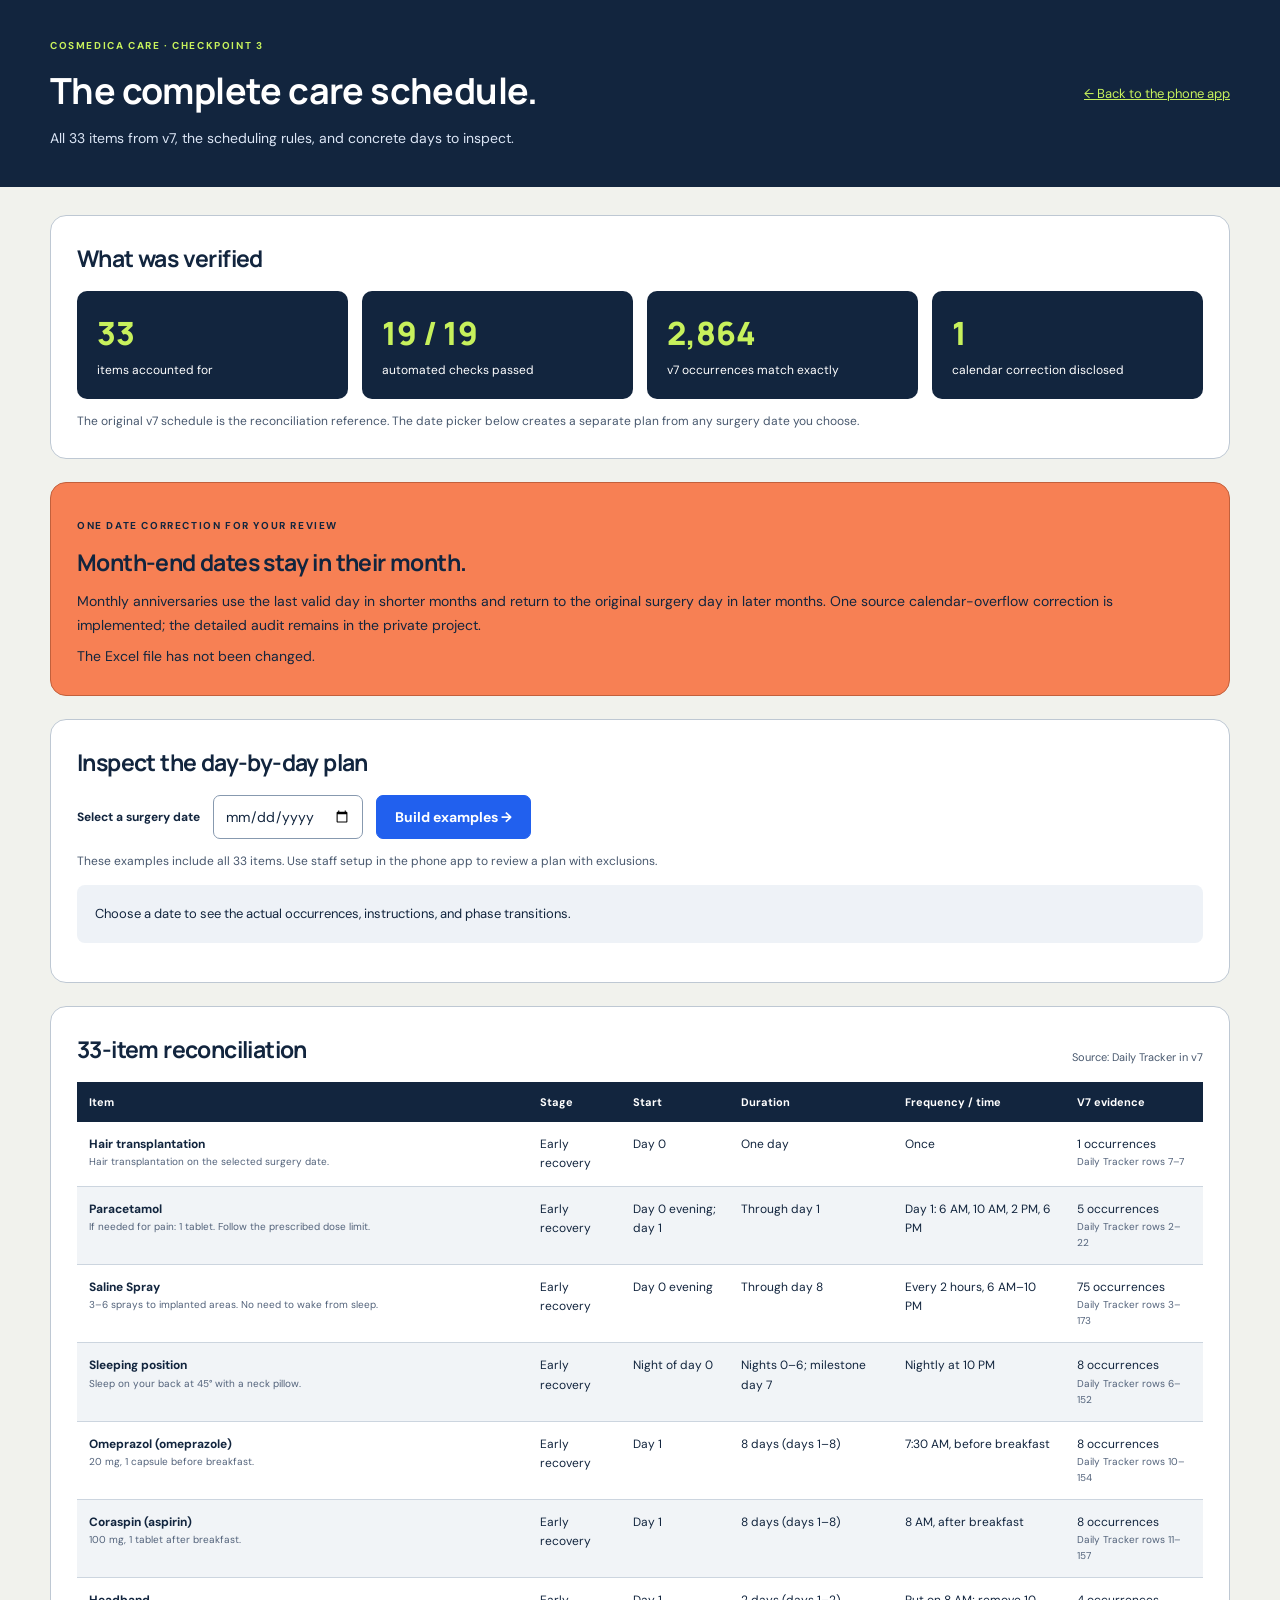
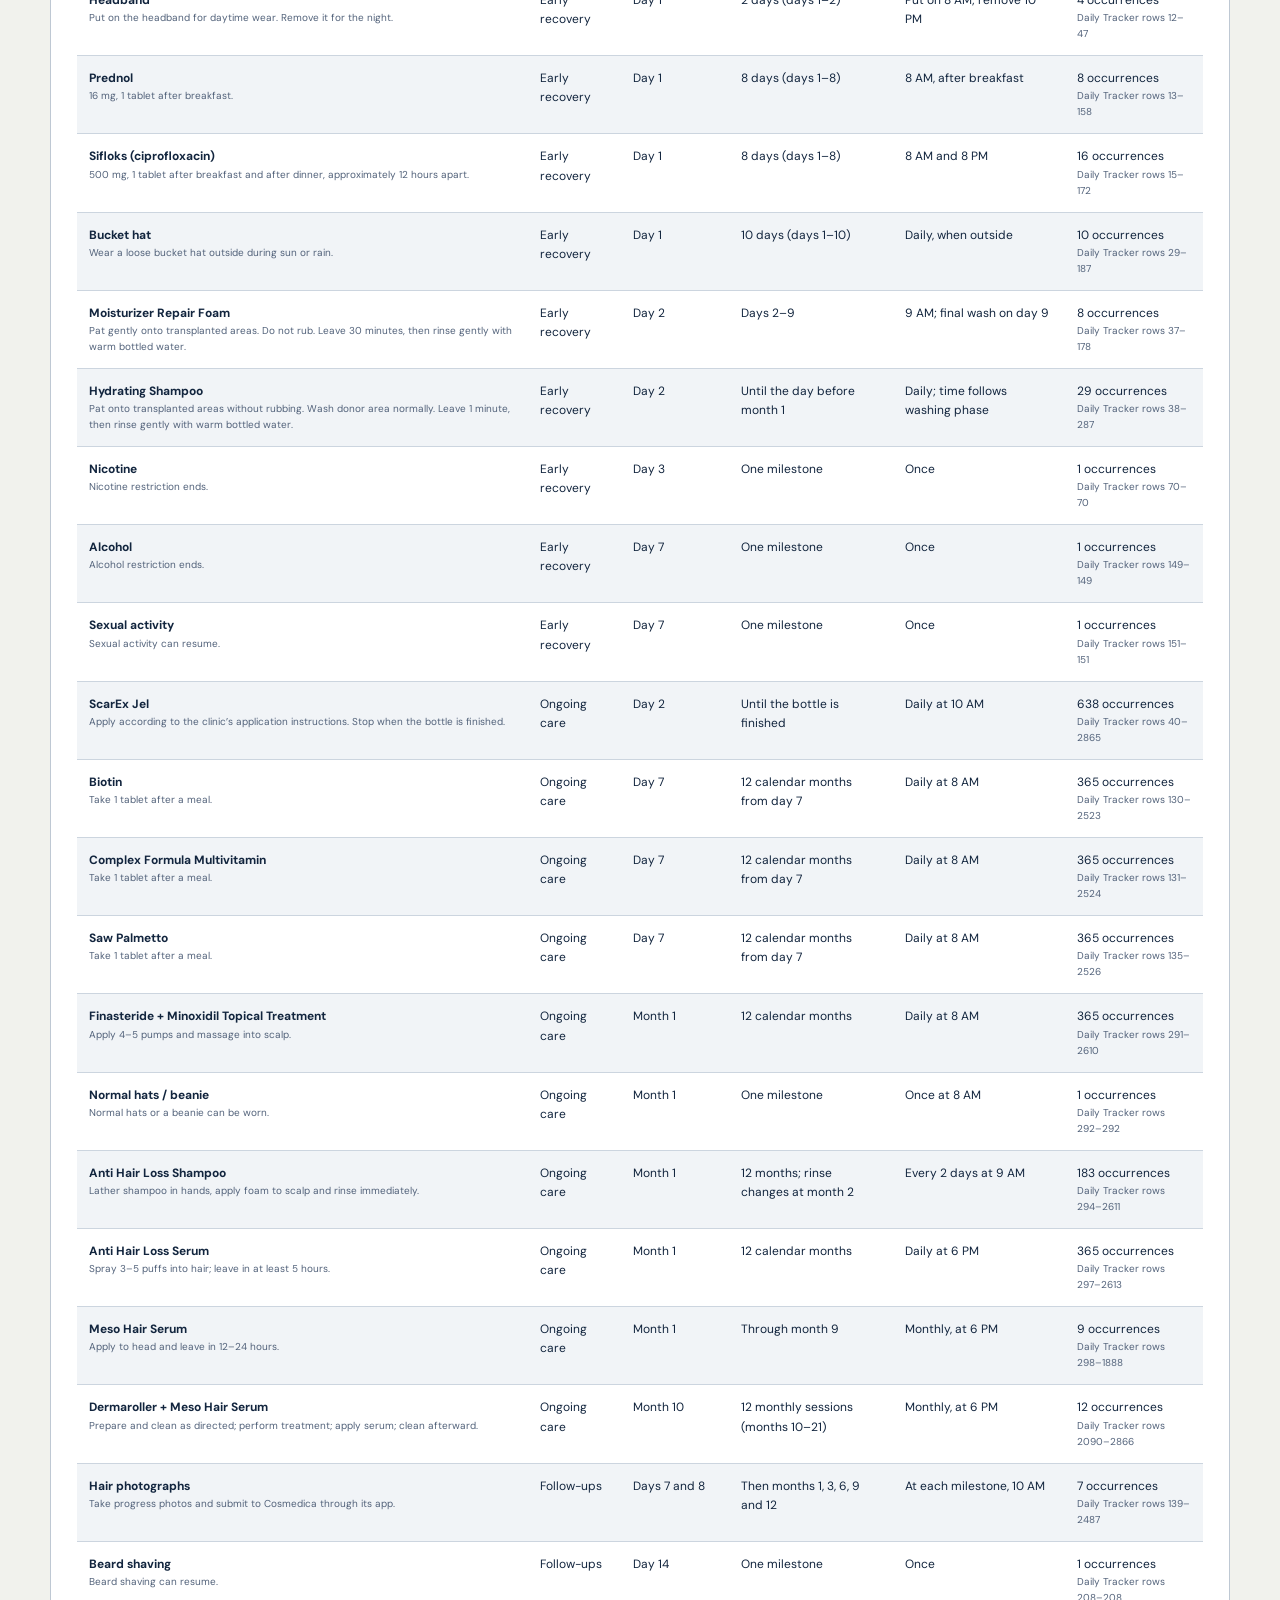
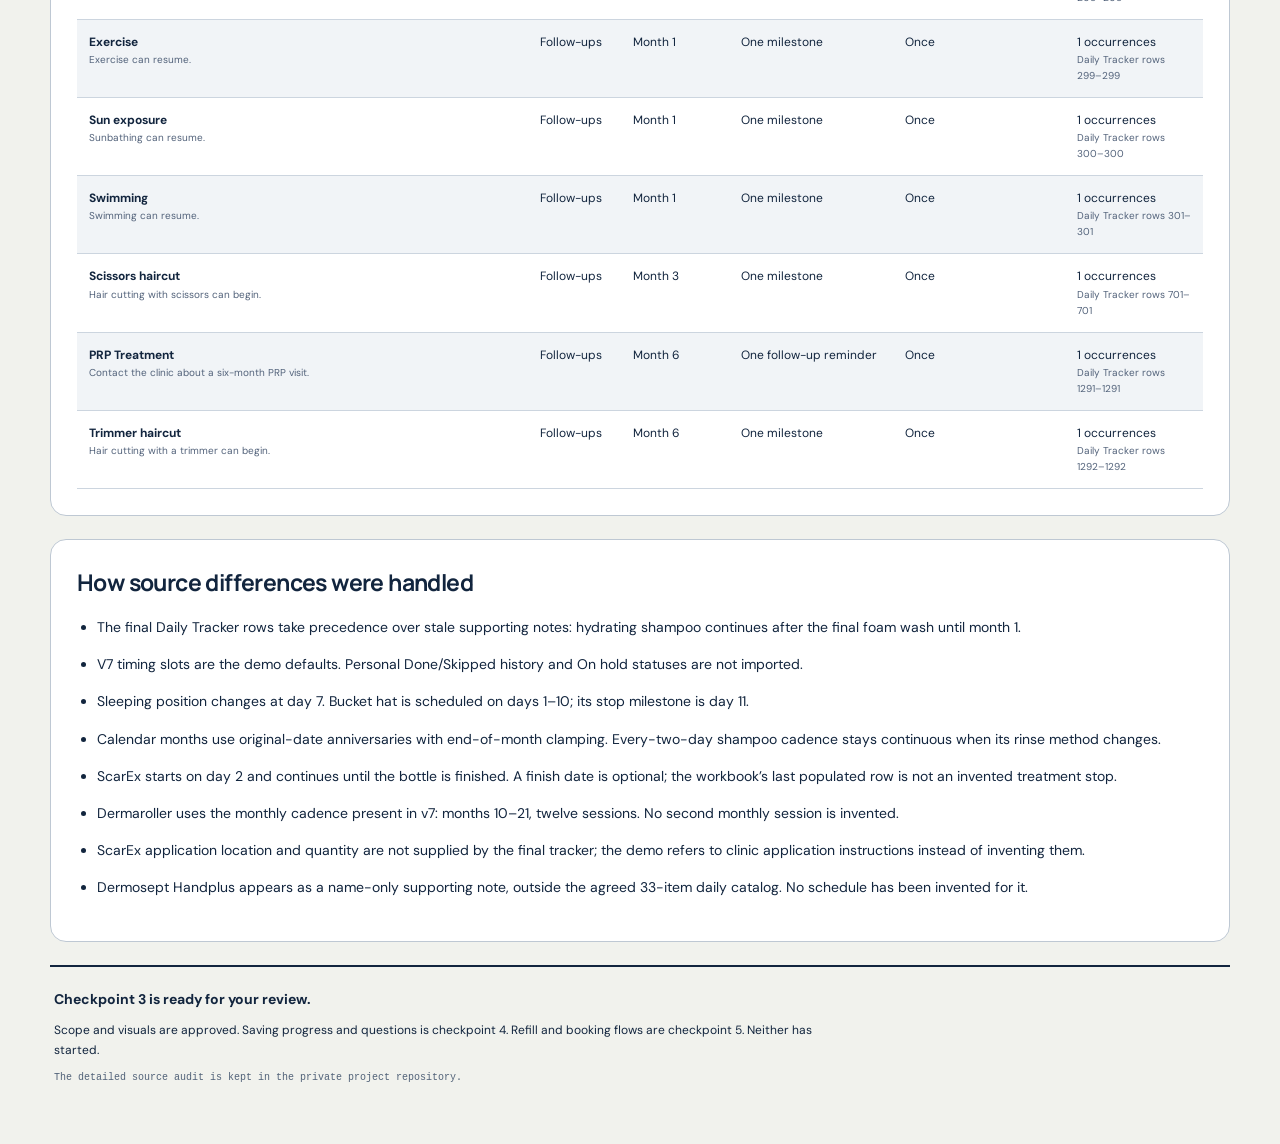
==== review.html @ 43224935 "Publish cleaned checkpoint 3 demo from private source 5aaed3b" ====
<!doctype html>
<html lang="en"><head><meta charset="UTF-8"><meta name="viewport" content="width=device-width, initial-scale=1"><title>Checkpoint 3 — Scheduling Review</title><link rel="stylesheet" href="review.css"><script type="module" src="review.mjs"></script></head>
<body><header><div><p class="eyebrow">COSMEDICA CARE · CHECKPOINT 3</p><h1>The complete care schedule.</h1><p>All 33 items from v7, the scheduling rules, and concrete days to inspect.</p></div><a href="./">← Back to the phone app</a></header>
<main><section class="results"><h2>What was verified</h2><div id="verification-summary" class="metrics" aria-live="polite">Loading verification results…</div><p class="explanation">The original v7 schedule is the reconciliation reference. The date picker below creates a separate plan from any surgery date you choose.</p></section>
<section class="correction"><p class="eyebrow">ONE DATE CORRECTION FOR YOUR REVIEW</p><h2>Month-end dates stay in their month.</h2><p id="correction">Monthly sessions use the last valid day when the original surgery day does not exist in that month.</p><p>The Excel file has not been changed.</p></section>
<section><h2>Inspect the day-by-day plan</h2><form id="review-date-form"><label for="review-date">Select a surgery date</label><input id="review-date" type="date" required><button type="submit">Build examples →</button></form><p class="explanation">These examples include all 33 items. Use staff setup in the phone app to review a plan with exclusions.</p><div id="daily-examples"><p class="empty">Choose a date to see the actual occurrences, instructions, and phase transitions.</p></div></section>
<section><div class="section-title"><h2>33-item reconciliation</h2><span>Source: Daily Tracker in v7</span></div><div class="table-wrap"><table><thead><tr><th>Item</th><th>Stage</th><th>Start</th><th>Duration</th><th>Frequency / time</th><th>V7 evidence</th></tr></thead><tbody id="rule-table"></tbody></table></div></section>
<section><h2>How source differences were handled</h2><ul id="source-decisions"></ul></section>
<footer><strong>Checkpoint 3 is ready for your review.</strong><p>Scope and visuals are approved. Saving progress and questions is checkpoint 4. Refill and booking flows are checkpoint 5. Neither has started.</p><p id="source-hash"></p></footer></main></body></html>
---- review.css ----
@import url('https://fonts.googleapis.com/css2?family=DM+Sans:wght@400;500;600;700&family=Manrope:wght@600;700;800&display=swap');
:root{font:14px 'DM Sans',Arial,sans-serif;color:#12253e;background:#f1f2ed}*{box-sizing:border-box}body{margin:0}header{background:#12253e;color:white;padding:38px max(25px,calc((100vw - 1180px)/2));display:flex;align-items:center;justify-content:space-between;gap:25px}h1,h2,h3{font-family:'Manrope',Arial,sans-serif;letter-spacing:-.6px}h1{font-size:36px;margin:0 0 12px}h2{font-size:23px;margin:0 0 17px}header p{color:#dce6f6;line-height:1.6;margin:0}.eyebrow{font-size:10px!important;font-weight:700;letter-spacing:1.6px;margin-bottom:12px!important}header .eyebrow{color:#c7f15c}header a{color:#c7f15c;font-size:13px;white-space:nowrap}main{max-width:1230px;margin:auto;padding:28px 25px}section{background:white;border:1px solid #bec8d3;border-radius:16px;padding:26px;margin-bottom:23px}.metrics{display:grid;grid-template-columns:repeat(4,1fr);gap:14px}.metric{padding:20px;border-radius:10px;background:#12253e;color:white}.metric strong{display:block;font:800 32px 'Manrope',Arial,sans-serif;color:#c7f15c}.metric span{font-size:12px;display:block;margin-top:6px;line-height:1.5}.explanation,p{line-height:1.7}.explanation{font-size:12px;color:#48586e;margin-bottom:0}.correction{background:#f78054;border-color:#c2603c}.correction p{margin:8px 0 0}.correction h2{margin:0 0 12px}form{display:flex;align-items:center;gap:13px;flex-wrap:wrap}label{font-weight:700;font-size:12px}input,button{font:inherit;border-radius:7px;padding:11px;border:1px solid #8799af;background:white;color:#12253e}button{cursor:pointer;background:#2160ee;border-color:#2160ee;color:white;font-weight:700;padding:12px 18px}button:focus-visible,a:focus-visible,input:focus-visible,summary:focus-visible{outline:3px solid #2160ee;outline-offset:3px}.section-title{display:flex;align-items:center;justify-content:space-between;gap:20px}.section-title span{font-size:11px;color:#48586e}.table-wrap{overflow:auto}table{border-collapse:collapse;width:100%;font-size:12px}th{text-align:left;background:#12253e;color:white;font-size:11px;padding:13px 12px;white-space:nowrap}td{vertical-align:top;padding:13px 12px;border-bottom:1px solid #ccd5df;line-height:1.6}td:first-child{min-width:200px;font-weight:700}td small{display:block;font-size:10px;color:#52627a;font-weight:400}tr:nth-child(even){background:#f1f4f7}#source-decisions{padding-left:20px;line-height:1.8}#source-decisions li{margin-bottom:12px}.empty{padding:18px;background:#eef2f7;border-radius:8px;font-size:13px}.examples{margin-top:22px}details{border:1px solid #bbc6d4;border-radius:10px;margin-bottom:11px;background:#fff;overflow:hidden}summary{cursor:pointer;padding:16px;background:#12253e;color:white;font-weight:700;font-size:13px;line-height:1.6}summary small{color:#c7f15c;display:block;margin-left:16px;font-weight:400;font-size:11px}.event-row{display:grid;grid-template-columns:85px 220px 1fr;gap:13px;padding:13px 17px;border-top:1px solid #d6dce5;align-items:start;font-size:12px;line-height:1.6}.event-row time{font-weight:700;color:#2160ee}.event-row strong small{display:block;font-size:9px;font-weight:400;color:#52627a}.example-empty{padding:17px;font-size:12px}.phase-note{background:#c7f15c;padding:12px 17px;font-size:12px;font-weight:600}footer{border-top:2px solid #12253e;padding:23px 4px}footer p{font-size:12px;max-width:800px}#source-hash{font:10px monospace;word-break:break-all;color:#516278}@media(max-width:750px){header{display:block;padding:25px}header a{display:inline-block;margin-top:20px}h1{font-size:29px}.metrics{grid-template-columns:1fr 1fr}section{padding:19px}main{padding:18px 12px}.event-row{grid-template-columns:70px 1fr}.event-row>span{grid-column:2}.section-title{display:block}.section-title span{display:block;margin-bottom:15px}}
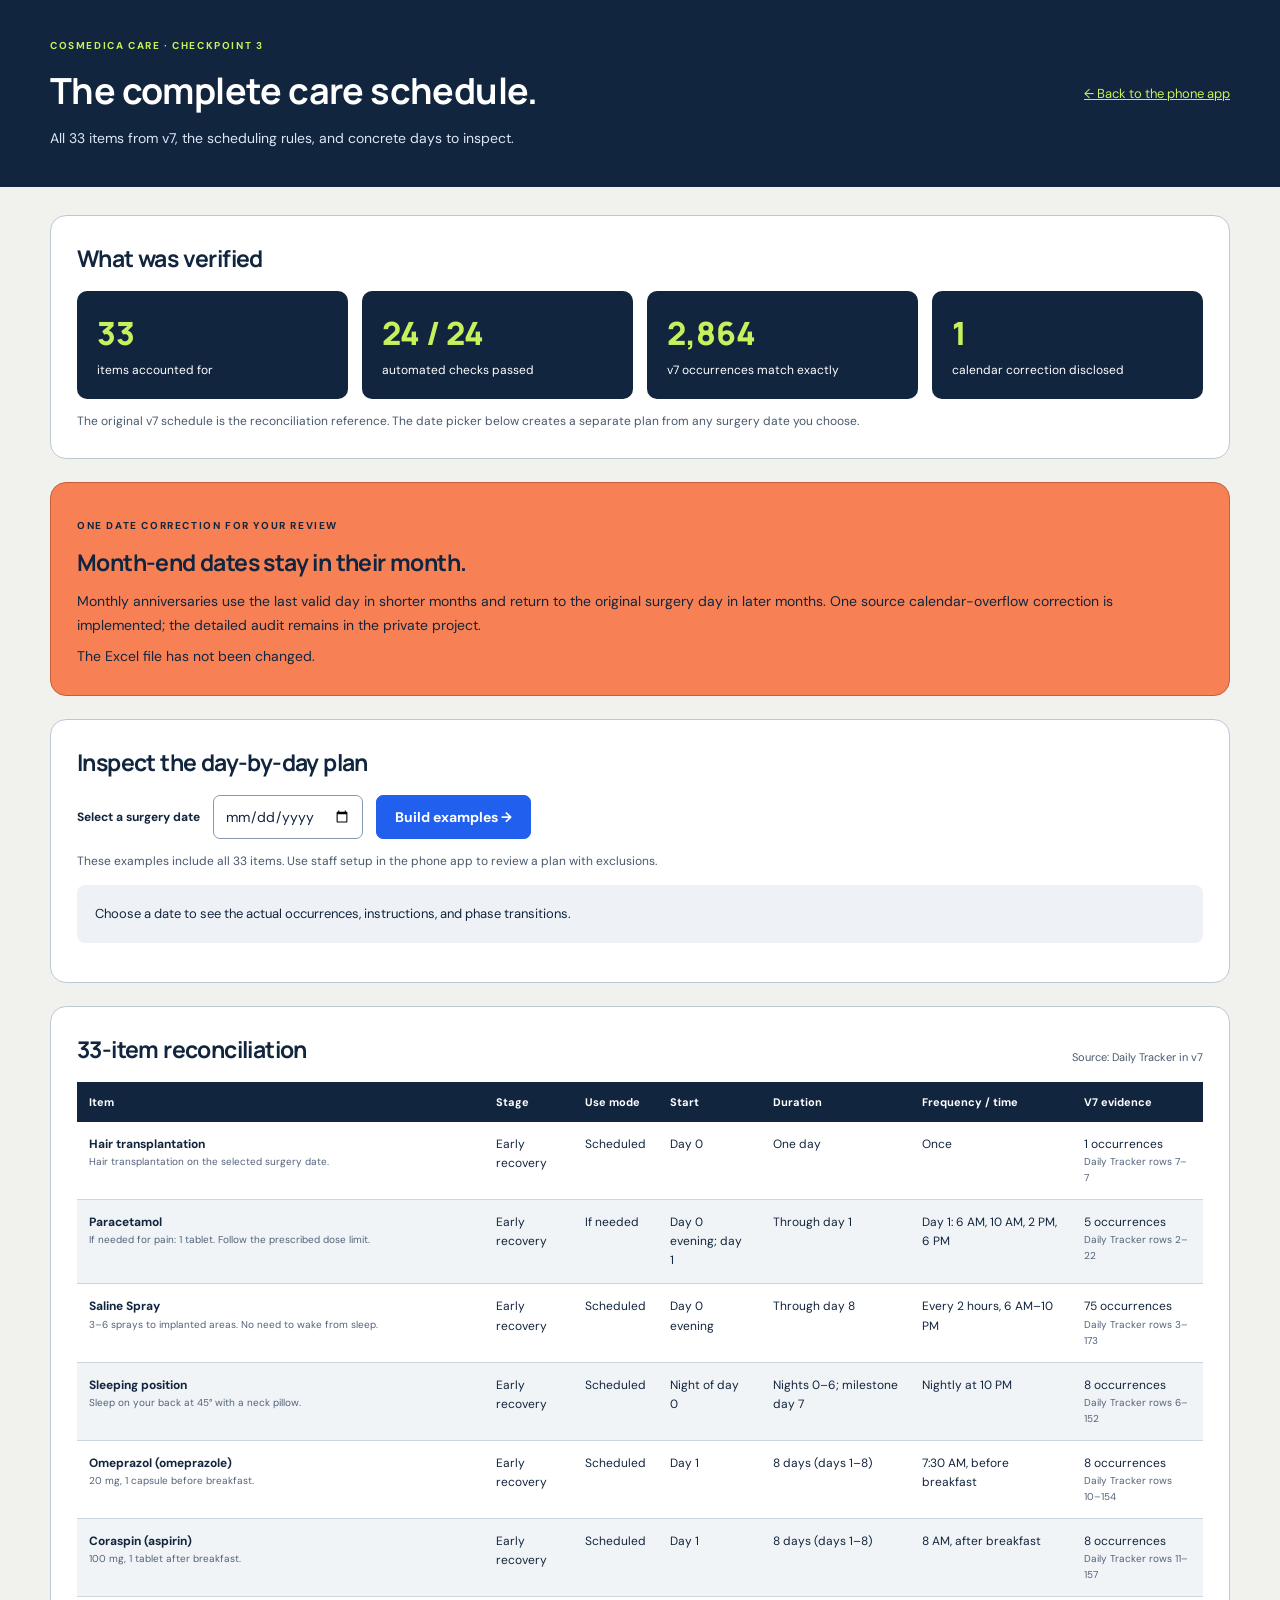
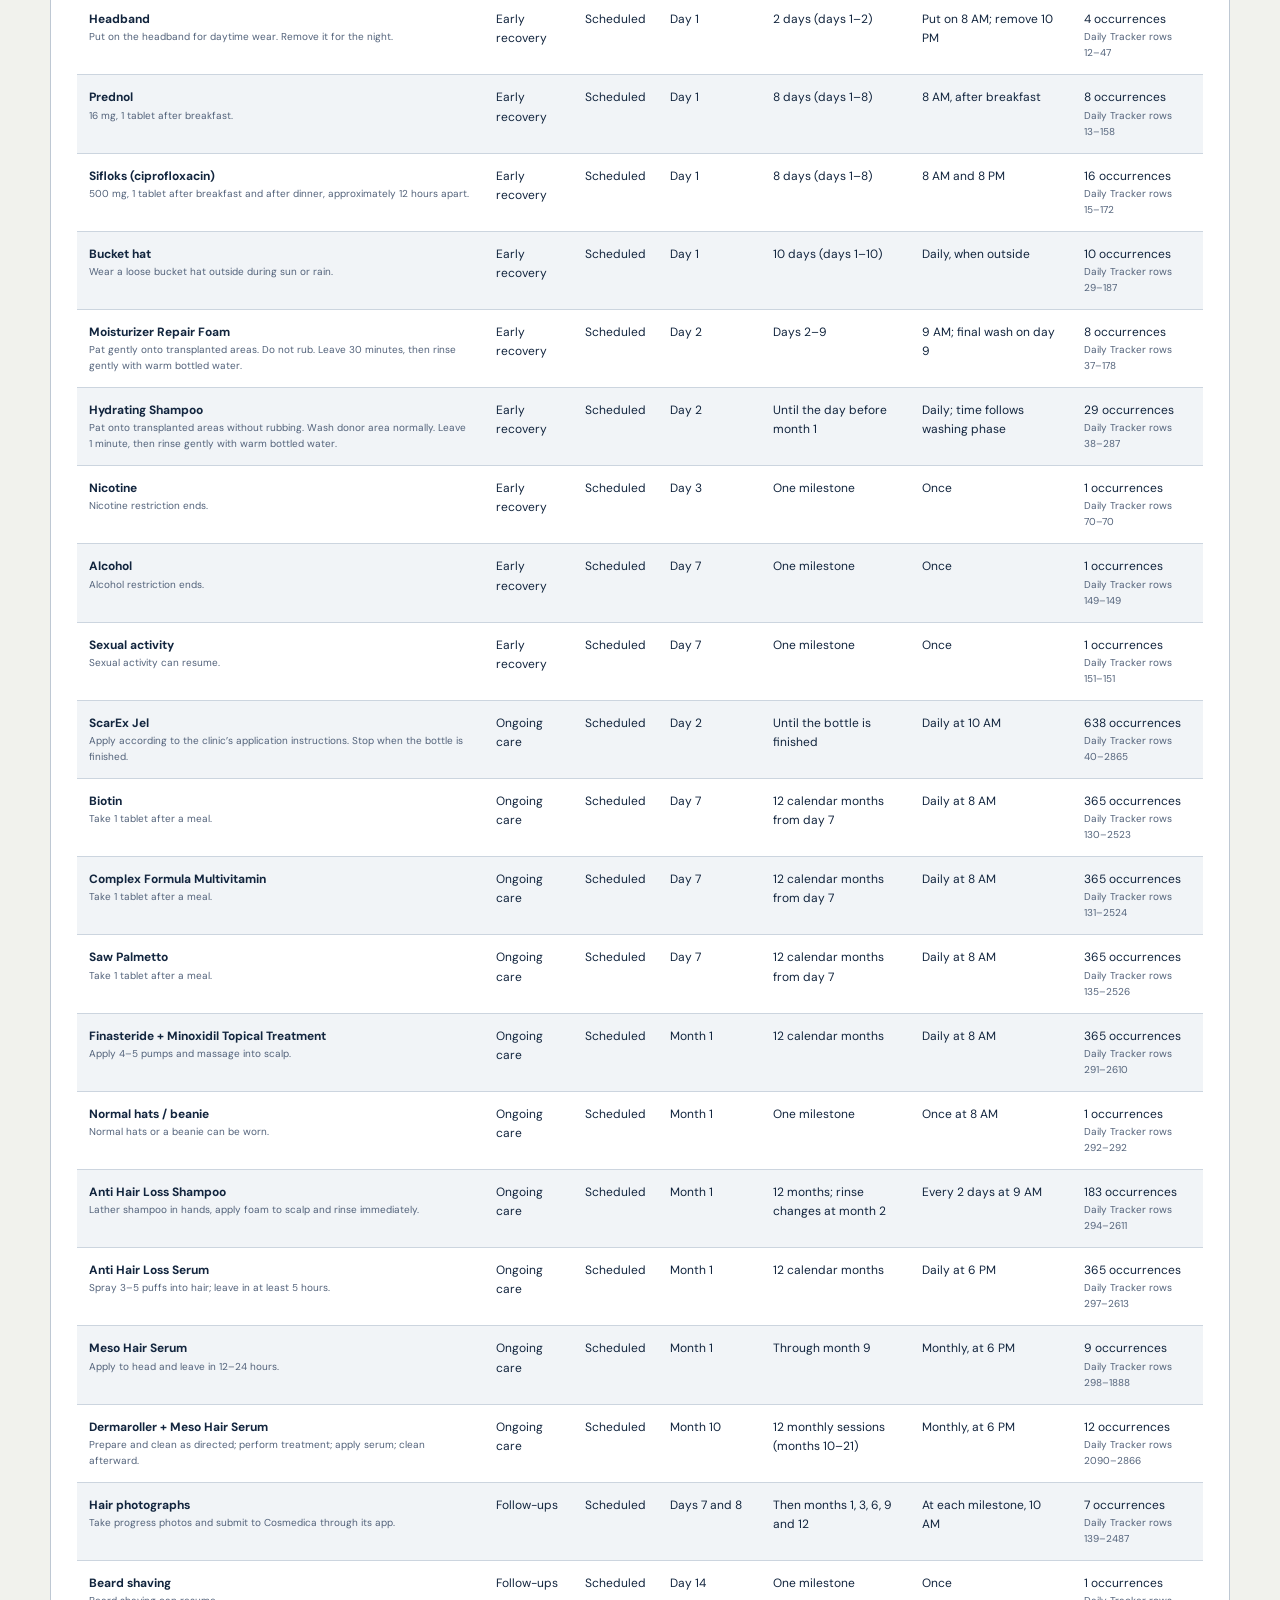
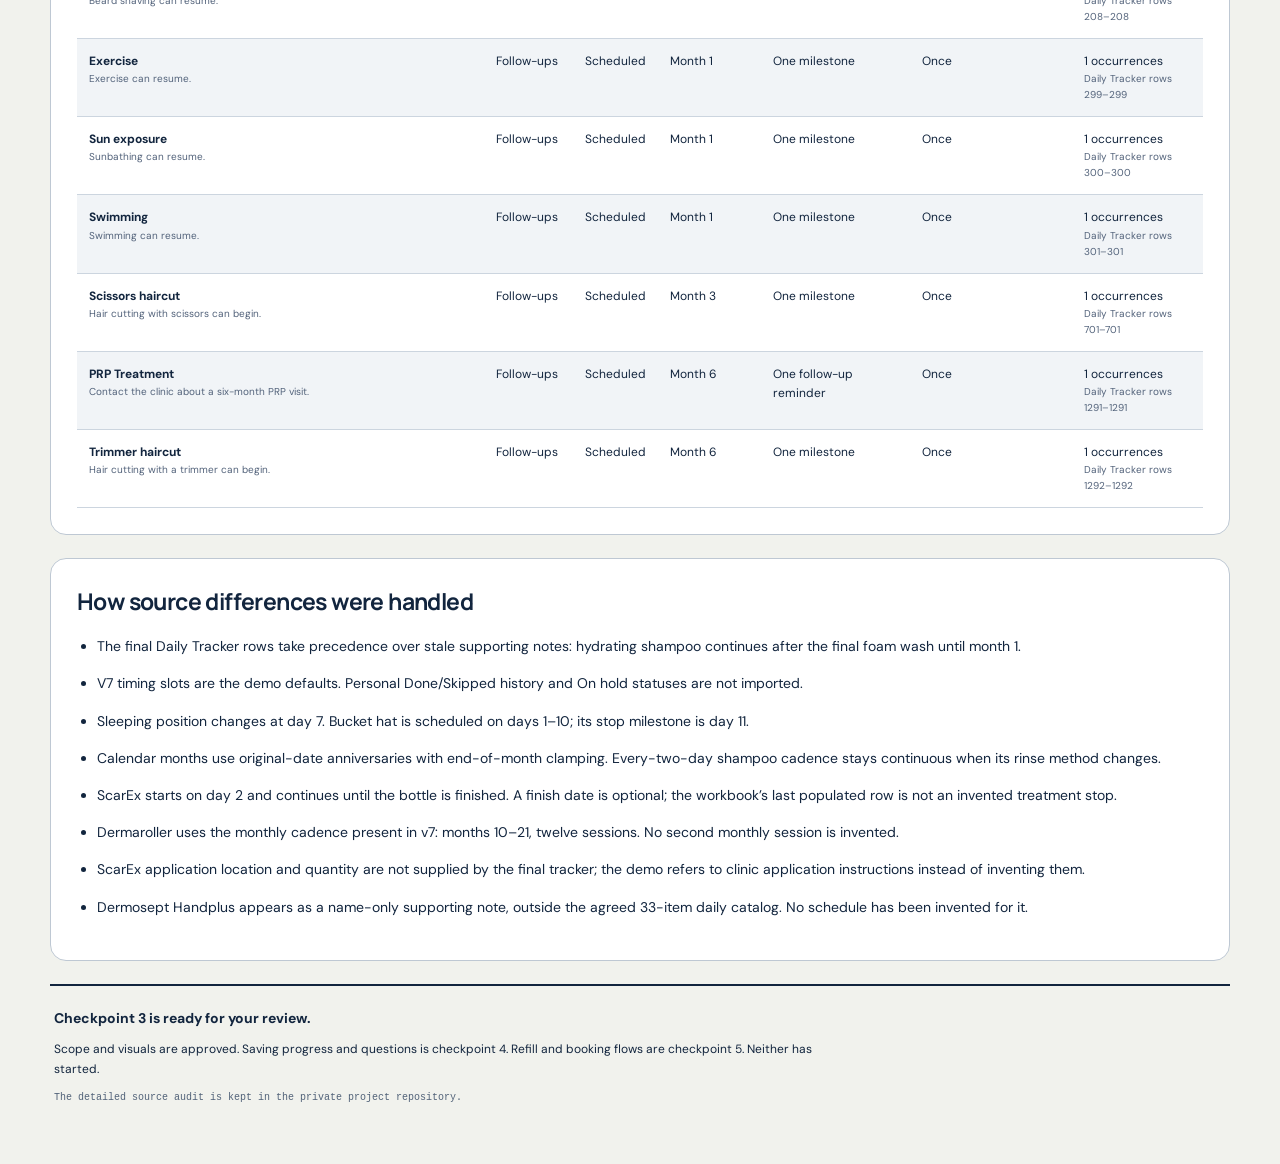
==== commit 05475194: "Publish explicit scheduled and if-needed care use modes" ====
--- a/review.html
+++ b/review.html
@@ -4,6 +4,6 @@
 <main><section class="results"><h2>What was verified</h2><div id="verification-summary" class="metrics" aria-live="polite">Loading verification results…</div><p class="explanation">The original v7 schedule is the reconciliation reference. The date picker below creates a separate plan from any surgery date you choose.</p></section>
 <section class="correction"><p class="eyebrow">ONE DATE CORRECTION FOR YOUR REVIEW</p><h2>Month-end dates stay in their month.</h2><p id="correction">Monthly sessions use the last valid day when the original surgery day does not exist in that month.</p><p>The Excel file has not been changed.</p></section>
 <section><h2>Inspect the day-by-day plan</h2><form id="review-date-form"><label for="review-date">Select a surgery date</label><input id="review-date" type="date" required><button type="submit">Build examples →</button></form><p class="explanation">These examples include all 33 items. Use staff setup in the phone app to review a plan with exclusions.</p><div id="daily-examples"><p class="empty">Choose a date to see the actual occurrences, instructions, and phase transitions.</p></div></section>
-<section><div class="section-title"><h2>33-item reconciliation</h2><span>Source: Daily Tracker in v7</span></div><div class="table-wrap"><table><thead><tr><th>Item</th><th>Stage</th><th>Start</th><th>Duration</th><th>Frequency / time</th><th>V7 evidence</th></tr></thead><tbody id="rule-table"></tbody></table></div></section>
+<section><div class="section-title"><h2>33-item reconciliation</h2><span>Source: Daily Tracker in v7</span></div><div class="table-wrap"><table><thead><tr><th>Item</th><th>Stage</th><th>Use mode</th><th>Start</th><th>Duration</th><th>Frequency / time</th><th>V7 evidence</th></tr></thead><tbody id="rule-table"></tbody></table></div></section>
 <section><h2>How source differences were handled</h2><ul id="source-decisions"></ul></section>
 <footer><strong>Checkpoint 3 is ready for your review.</strong><p>Scope and visuals are approved. Saving progress and questions is checkpoint 4. Refill and booking flows are checkpoint 5. Neither has started.</p><p id="source-hash"></p></footer></main></body></html>
